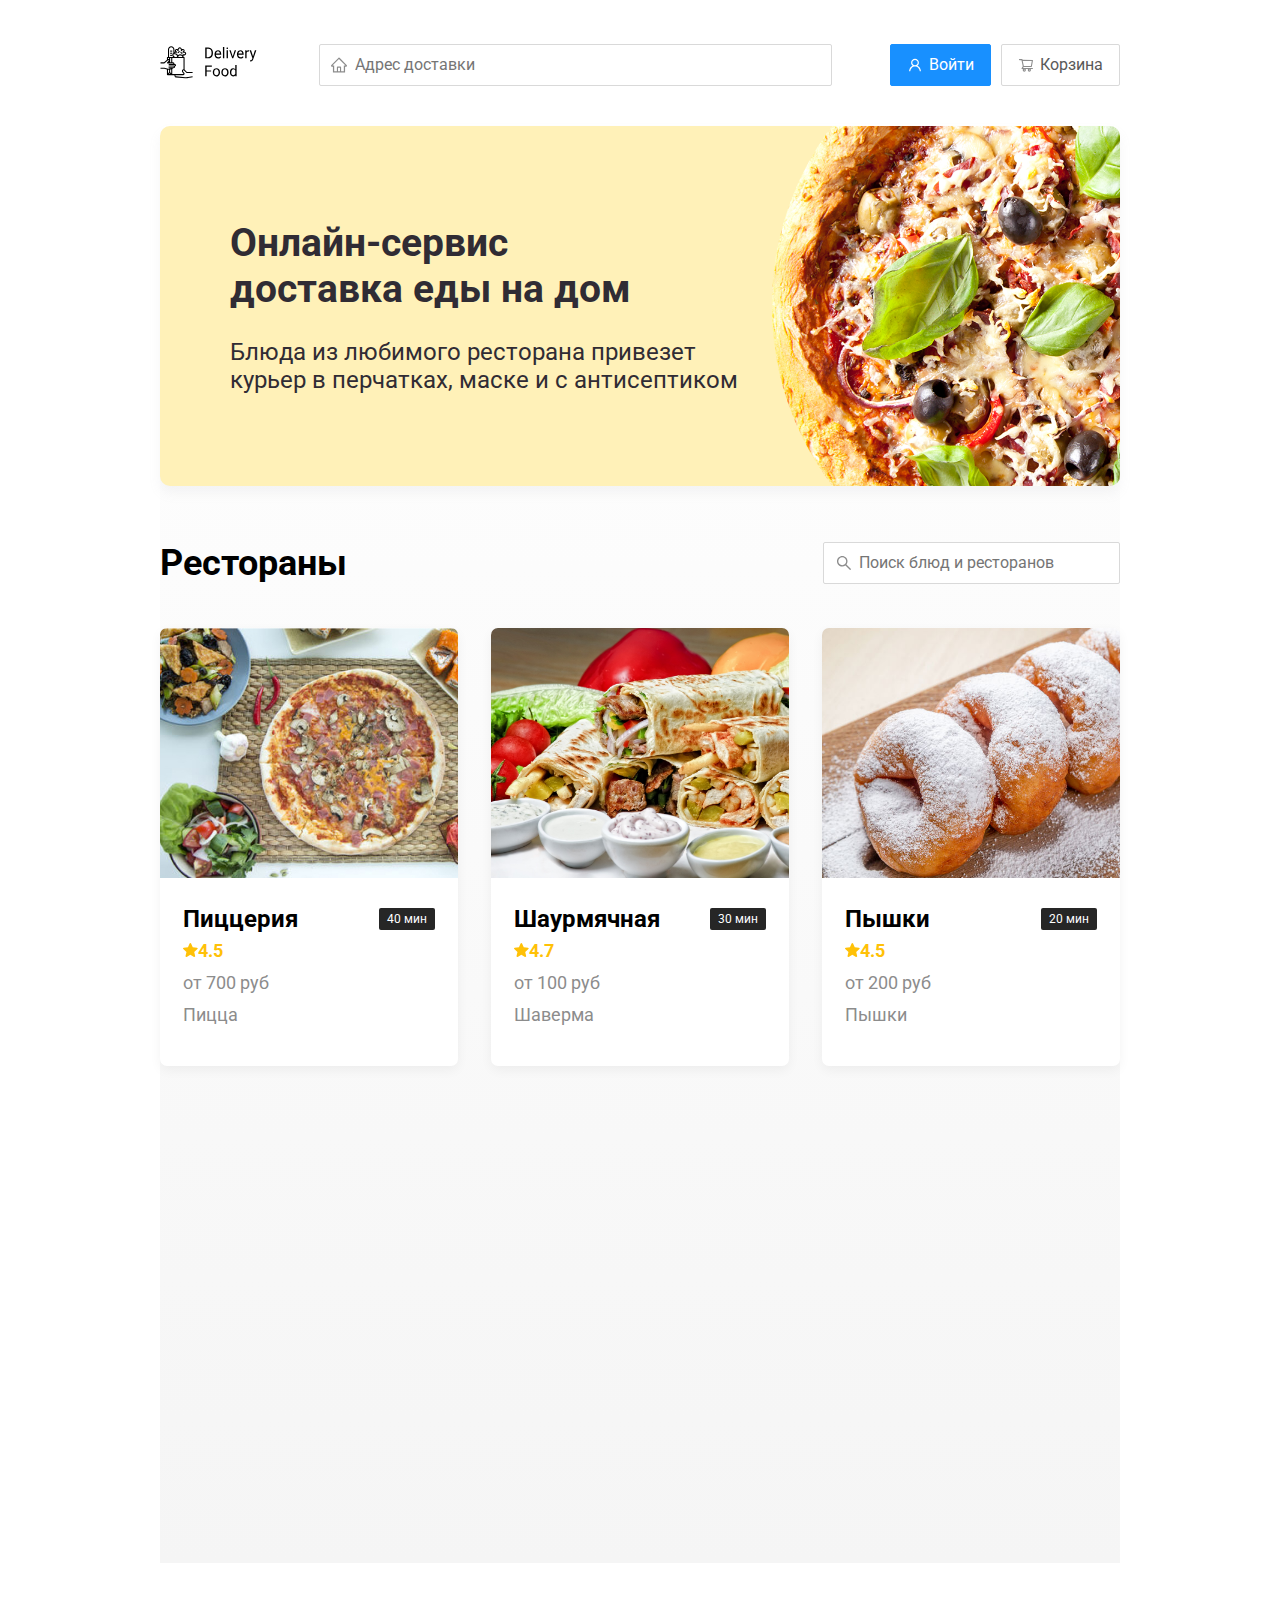
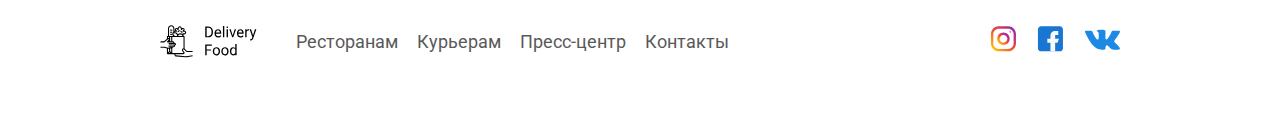
==== index.html @ 91761cc5 "create" ====
<!DOCTYPE html>
<html lang="ru">

<head>
  <meta charset="UTF-8">
  <meta name="viewport" content="width=device-width, initial-scale=1.0">
  <title>Delivery Food - доставка еды на дом</title>
  <link href="https://fonts.googleapis.com/css?family=Roboto:400,700&display=swap&subset=cyrillic" rel="stylesheet">
  <link rel="stylesheet" href="css/normalize.css">
  <link rel="stylesheet" href="css/animate.css">
  <link rel="stylesheet" href="css/style.css">
</head>

<body>
  <div class="container">
    <header class="header">
      <a href="https://miroshnikoff84.github.io/index.html" class="logo animated bounce">
        <img src="img/logo.svg" alt="logo">
      </a>
      <input type="text" class="input input-address" placeholder="Адрес доставки">
      <div class="buttons">
        <button class="button button-primery">
          <img src="img/user.svg" alt="user" class="button-icon">
          <span class="button-text">Войти</span></button>
        <button class="button">
          <img src="img/shopping-kart.svg" alt="shopping kart" class="button-icon">
          <span class="button-text" id="#cart-button">Корзина</span></button>
      </div>
    </header>
    <main class="main">
      <div class="container">
        <section class="promo">
      <h1 class="promo-title">Онлайн-сервис <br> доставка еды на дом</h1>
      <p class="promo-text">Блюда из любимого ресторана привезет курьер в перчатках, маске и с антисептиком</p>
    </section>

    <section class="restaurants">
      <div class="section-heading">
        <div class="section-title">Рестораны</div>
        <input type="text" class="input input-search" placeholder="Поиск блюд и ресторанов">
      </div>
      <div class="cards">
        <div class="card wow fadeInUp" data-wow-delay="0.2s">
          <img src="img/image.jpg" alt="image" class="card-image">
          <div class="card-text">
            <div class="card-heading">
              <h3 class="card-title">Пиццерия</h3>
              <span class="card-tag tag">40 мин</span>
            </div>
            <div class="card-info">
              <div class="rating"><img src="img/rating.svg" alt="rating" class="rating-star">4.5</div>
              <div class="price">от 700 руб</div>
              <div class="category">Пицца</div>
            </div>
          </div>
        </div>

        <div class="card wow fadeInUp" data-wow-delay="0.4s">
          <img src="img/shaurma.jpg" alt="image" class="card-image">
          <div class="card-text">
            <div class="card-heading">
              <h3 class="card-title">Шаурмячная</h3>
              <span class="card-tag tag">30 мин</span>
            </div>
            <div class="card-info">
              <div class="rating"><img src="img/rating.svg" alt="rating" class="rating-star">4.7</div> 
              
              <div class="price">от 100 руб</div>
              <div class="category">Шаверма</div>
            </div>
          </div>
        </div>

        <div class="card wow fadeInUp" data-wow-delay="0.6s">
          <img src="img/pyshki.jpeg" alt="image" class="card-image">
          <div class="card-text">
            <div class="card-heading">
              <h3 class="card-title">Пышки</h3>
              <span class="card-tag tag">20 мин</span>
            </div>
            <div class="card-info">
              <div class="rating"><img src="img/rating.svg" alt="rating" class="rating-star">4.5</div>
              <div class="price">от 200 руб</div>
              <div class="category">Пышки</div>
            </div>
          </div>
        </div>

        <div class="card wow fadeInUp" data-wow-delay="0.2s">
          <img src="img/donat.jpg" alt="image" class="card-image">
          <div class="card-text">
            <div class="card-heading">
              <h3 class="card-title">МакДонатс</h3>
              <span class="card-tag tag">50 мин</span>
            </div>
            <div class="card-info">
              <div class="rating"><img src="img/rating.svg" alt="rating" class="rating-star">4.2</div>
              <div class="price">от 860 руб</div>
              <div class="category">Донат</div>
            </div>
          </div>
        </div>

        <div class="card wow fadeInUp" data-wow-delay="0.4s">
          <img src="img/shashlyk.jpg" alt="image" class="card-image">
          <div class="card-text">
            <div class="card-heading">
              <h3 class="card-title">Генацвале</h3>
              <span class="card-tag tag">50 мин</span>
            </div>
            <div class="card-info">
              <div class="rating"><img src="img/rating.svg" alt="rating" class="rating-star">4.9</div>
              <div class="price">от 1000 руб</div>
              <div class="category">Шашлык</div>
            </div>
          </div>
        </div>

        <div class="card wow fadeInUp" data-wow-delay="0.6s">
          <img src="img/russian.jpg" alt="image" class="card-image">
          <div class="card-text">
            <div class="card-heading">
              <h3 class="card-title">Ели-Пили</h3>
              <span class="card-tag tag">50 мин</span>
            </div>
            <div class="card-info">
              <div class="rating"><img src="img/rating.svg" alt="rating" class="rating-star">4.5</div>
              <div class="price">от 899 руб</div>
              <div class="category">Русская кухня</div>
            </div>
          </div>
        </div>
      </div>

    </section>
      </div>
    </main>

    <footer class="footer">
      <div class="container">
        <div class="footer-block">
          <img src="img/logo.svg" alt="logo" class="logo footer-logo">
          <nav class="footer-nav">
            <a href="#" class="footer-link">Ресторанам</a>
            <a href="#" class="footer-link">Курьерам</a>
            <a href="#" class="footer-link">Пресс-центр</a>
            <a href="#" class="footer-link">Контакты</a>
          </nav>
          <div class="social-links">
            <a href="" class="social-link"><img src="img/insta.svg" alt="instagram"></a>
            <a href="" class="social-link"><img src="img/fb.svg" alt="facebook"></a>
            <a href="" class="social-link"><img src="img/vk.svg" alt="vk"></a>
          </div>
        </div>
      </div>
    </footer>

  </div>
  <div class="modal">
    <div class="modal-dialog">
      <div class="modal-header">
        <h3 class="modal-title">Корзина</h3>
        <button class="close">&times;</button>
      </div>
      <div class="modal-body">
        <div class="food-row">
          <span class="food-name">Маргарита</span>
          <strong class="food-price">250₽</strong>
          <div class="food-counter">
            <button class="counter-button">-</button>
            <input class="counter" placeholder="0" value="" disabled></input>
            <button class="counter-button">+</button>
            <input type="text" class="quantity" placeholder="0" disabled>
            <span class="currency">₽</span>
          </div>
        </div>
        <div class="food-row">
          <span class="food-name">Маргарита</span>
          <strong class="food-price">250₽</strong>
          <div class="food-counter">
            <button class="counter-button">-</button>
            <input class="counter" placeholder="0" value="" disabled></input>
            <button class="counter-button">+</button>
            <input type="text" class="quantity" placeholder="0" disabled>
            <span class="currency">₽</span>
          </div>
        </div>
        <div class="food-row">
          <span class="food-name">Маргарита</span>
          <strong class="food-price">250₽</strong>
          <div class="food-counter">
            <button class="counter-button">-</button>
            <input class="counter" placeholder="0" value="" disabled></input>
            <button class="counter-button">+</button>
            <input type="text" class="quantity" placeholder="0" disabled>
            <span class="currency">₽</span>
          </div>
        </div>
        <div class="food-row">
          <span class="food-name">Маргарита</span>
          <strong class="food-price">250₽</strong>
          <div class="food-counter">
            <button class="counter-button">-</button>
            <input class="counter" placeholder="0" value="" disabled></input>
            <button class="counter-button">+</button>
            <input type="text" class="quantity" placeholder="0" disabled>
            <span class="currency">₽</span>
          </div>
        </div>
      </div>
      <div class="modal-footer">
        <div class="total-row">
          <div class="total-item">
            <div class="text-currency">Итого:</div>
            <input class="total-price" placeholder="0" value="" disabled></input>
          <span class="total-currency">₽</span>
          </div>
        </div>
      <div class="footer-buttons">
        <button class="button button-primery">Оформить заказ</button>
        <button class="button">Отмена</button>
      </div>
      </div>
    </div>
  </div>
  <!-- modal -->
  <script src="js/main.js"></script>
  <script src="js/wow.min.js"></script>
</body>

</html>
---- css/style.css ----
* {
  box-sizing: border-box;
}

a {
  text-decoration: none;
}

body {
  padding-top: 44px;
  font-family: "Roboto", sans-serif;
}

.container {
  max-width: 1200px;
  margin: auto;
}

.header {
  margin-bottom: 40px;
  display: flex;
  align-items: center;
  justify-content: space-between;
}

.input {
  background: #FFFFFF;
  border: 1px solid #D9D9D9;
  border-radius: 2px;
  font-size: 16px;
  line-height: 24px;
  padding: 8px;
  padding-left: 35px;
  background-repeat: no-repeat;
  background-position: left 11px center;
}

.input-address {
  flex: 0.8;
  background-image: url(../img/home.svg);
}

.input-search {
  width: 370px;
  background-image: url(../img/search.svg);
  margin-left: auto;
}

.buttons {
  display: flex;
  align-items: middle;
}

.button {
  display: flex;
  padding: 8px 16px;
  background: #ffffff;
  align-items: center;
  border: 1px solid #d9d9d9;
  box-sizing: border-box;
  box-shadow: 0px 0px 2px rgba(0, 0, 0, 0.0015);
  border-radius: 2px;
  color: #595959;
  font-size: 16px;
  line-height: 24px;
}

.button-primery {
  background: #1890ff;
  border: 1px solid #1890ff;
  color: #ffffff;
  margin-right: 10px;

}

.button-icon {
  margin-right: 6px;
}

.promo {
  box-shadow: 0px 7px 12px rgba(158, 158, 163, 0.1);
  background: #FFF1B8 url(../img/promo-image.png) no-repeat top -25px right -345px;
  border-radius: 10px;
  padding: 68px 70px;
  margin-bottom: 56px;
}

.promo-title {
  font-style: normal;
  font-weight: bold;
  font-size: 39px;
  line-height: 46px;
  color: #302C34;
}

.promo-text {
  font-style: normal;
  font-weight: normal;
  font-size: 24px;
  line-height: 28px;
  color: #302C34;
  max-width: 538px;
}

.main {
  background: linear-gradient(180deg, rgba(245, 245, 245, 0) 1.04%, #F5F5F5 100%);
}

.section-heading {
  display: flex;
  align-items: center;
  margin-bottom: 44px;
}

.section-title {
  font-style: normal;
  font-weight: bold;
  font-size: 36px;
  line-height: 42px;
  color: #000000;
  margin: 0;
  margin-right: 30px;
}

.category,
.price {
  font-size: 14px;
}

.ingredients {
  color: #8c8c8c;
  font-size: 18px;
  line-height: 21px;
  height: 95px;
}

.category {
  white-space: nowrap;
  overflow: hidden;
  text-overflow: ellipsis;
}

.cards {
  display: flex;
  align-items: flex-start;
  justify-content: space-between;
  flex-wrap: wrap;
}

.card {
  background: #FFFFFF;
  box-shadow: 0px 4px 12px rgba(0, 0, 0, 0.05);
  border-radius: 7px;
  overflow: hidden;
  margin-bottom: 30px;
  flex-basis: 31%;
  cursor: pointer;
}

.button-card-text {
  margin-right: 10px;

}

.card-image {
  width: 384px;
  height: 250px;
  object-fit: cover;
}

.card-text {
  padding: 20px 23px 35px 23px;

}

.card-heading {
  display: flex;
  align-items: center;
  justify-content: space-between;
}

.card-title {
  font-style: normal;
  font-weight: bold;
  font-size: 24px;
  line-height: 32px;
  color: #000000;
  margin: 0;
}

.card-tag {
  font-style: normal;
  font-weight: normal;
  font-size: 12px;
  line-height: 20px;
  color: #FFFFFF;
  background: #262626;
  border-radius: 2px;
  padding: 1px 8px;
}

.card-info {
  display: flex;
  align-items: center;
}

.card-info-rest {
  display: flex;
  align-items: start;
  flex-direction: row;
}

.card-price-bold {
  font-style: normal;
  font-weight: bold;
  font-size: 20px;
  line-height: 32px;
  margin-left: 20px;
  color: #000000;

}

.rating, .rating-rest {
  margin-right: 26px;
  color: #FFC107;
  font-style: normal;
  font-weight: bold;
  font-size: 18px;
  line-height: 32px;

}

.card-buttons {
  display: flex;
  justify-content: left;
  align-items: center;
}

.price,
.category {
  font-style: normal;
  font-weight: normal;
  font-size: 18px;
  line-height: 32px;
  color: #8C8C8C;
}

.price {
  margin-right: 10px;
}

.price:after {
  content: '';
  width: 5px;
  height: 5px;
  background-color: #fff;
  display: inline-block;
  vertical-align: middle;
  border-radius: 50%;
  background: #8C8C8C;
  margin-left: 10px;
}

.footer {
  padding: 60px 0;
}

.footer-block {
  display: flex;
  align-items: center;
  justify-content: space-between;
}

.footer-nav {
  margin-left: 35px;
  margin-right: auto;
}

.footer-link {
  display: inline-block;
  color: #595959;
  font-style: normal;
  font-weight: normal;
  font-size: 18px;
  line-height: 21px;
  text-decoration: none;
}

.footer-link:not(:last-child) {
  margin-right: 15px;
}

.social-links {
  display: flex;
  align-items: center;
}

.social-link:not(:last-child) {
  margin-right: 21px;
}

/*==== MODAL ====*/

.modal {
  position: fixed;
  display: none;
  left: 0;
  top: 0;
  width: 100%;
  height: 100%;
  background: rgba(0, 0, 0, 0.4);

}

.is-open {
  display: flex;
}

.modal-dialog {
  max-width: 780px;
  width: 95%;
  background: #fff;
  border-radius: 5px;
  margin: auto;
  padding: 40px 45px;
}

.modal-header {
  display: flex;
  align-items: center;
  justify-content: space-between;
  margin-bottom: 45px;
}

.modal-title {
  margin: 0;
  font-weight: bold;
  font-size: 36px;
  line-height: 42px;
}

.close {
  font-size: 36px;
  border: none;
  background-color: transparent;
}

.modal-body {
  margin-bottom: 20px;
}

.food-row {
  display: flex;
  align-items: flex-start;
  justify-content: space-between;
  padding-bottom: 8px;
  border-bottom: 1px solid #d9d9d9;
  margin-bottom: 15px;
}

.food-price {
  margin-left: auto;
  margin-right: 70px;
  font-weight: bold;
  font-size: 16px;
  line-height: 32px;
}

.food-name {
  font-weight: normal;
  font-size: 18px;
  line-height: 32px;
}

.food-counter {
  display: flex;
  align-items: center;
}

.counter-button {
  display: flex;
  align-items: center;
  justify-content: center;
  width: 39px;
  height: 32px;
  background: #fff;
  border: 1px solid #40a9ff;
  box-sizing: border-box;
  border-radius: 2px;
  font-weight: normal;
  font-size: 14px;
  line-height: 22px;
  color: #40a9ff;
}

.counter {
  background: transparent;
  border: none;
  width: 10px;
  margin-left: 10px;
  margin-right: 10px;
}

.quantity::placeholder {
  text-align: right;
}

.currency {
  margin-left: 5px;
}

.quantity {
  background: transparent;
  margin-left: 40px;
  width: 60px;
  border: none;
  color: #000;
}

.modal-footer {
  display: flex;
  flex-direction: column;
  align-items: flex-end;
  justify-content: space-between;
}

.footer-buttons {
  display: flex;
  align-items: center;
}

.total-row {
  display: flex;
  justify-content: flex-end;
  width: 100%;
  padding-bottom: 8px;
  border-bottom: 1px solid #d9d9d9;
  margin-bottom: 15px;
}

.total-item {
  display: flex;
  flex-direction: row;
}

.total-price {
  background: transparent;
  border: none;
  color: rgb(0, 0, 0);
  width: 103px;
  font-size: 26px;
  line-height: 23px;
}

.total-currency {
  font-size: 26px;
  font-weight: bold;
  margin-left: 5px;
}

.total-item {
  align-items: center;
}

.total-price::placeholder {
  text-align: right;
}

.text-currency {
  font-size: 26px;
  font-weight: bold;
}
@media (max-width: 1366px) {
  .container {
    width: 960px;
  }

  .promo {
    background-size: 600px;
    background-position: center right -250px;
  }

  .card-info {
    display: flex;
    align-items: start;
    flex-direction: column;
  }

  .price:after {
    display: none;
  }

  .ingredients {
    height: 140px;
  }

  .input-search {
    width: 297px;
  }

}

@media (max-width: 992px) {
  .container {
    width: 750px;
  }

  .promo {
    padding: 50px;
    background-size: 500px;
    background-position: right -200px top 10px;
  }

  .input-search {
    width: 366px;
  }

  .promo-text {
    font-size: 18px;
    max-width: 400px;
  }

  .card {
    flex-basis: 49%;
  }
}

@media (max-width: 768px) {
  .container {
    max-width: 560px;
  }

  .header {
    flex-wrap: wrap;
  }

  .input-address {
    margin-top: 15px;
    order: 5;
    flex: 1;
  }

  .input-search {
    width: 100%;
    margin: auto;
    margin-top: 20px;
  }

  .buttons {
    margin-left: 50px;
  }

  .card-title {
    font-size: 18px;
  }

  .card-info-rest {
    justify-content: space-between;
  }

  .section-heading {
    flex-direction: column;
  }

  .rating {
    flex-basis: 100%;
  }

  .rating-rest {
    flex-basis: auto;
  }

  .promo-title {
    font-size: 24px;
    line-height: 1.4;
  }

  .promo-text {
    margin-top: 0;
  }

  .promo {
    background-size: 400px;
    background-position: bottom 50px right -200px;
    margin-bottom: 30px;
  }
}

@media (max-width: 578px) {
  .container {
    width: 90%;
  }

  .input-address {
    margin-top: 15px;
    order: 5;
    flex: 1;
  }

  .promo {
    background-size: 300px;
    background-position: bottom 210px right -100px;
  }

  .promo-title {
    margin-bottom: 10px;
  }

  .section-title {
    font-size: 36px;
  }

  .card {
    flex-basis: 100%;
  }

  .card-image {
    width: 100%;
  }

  .card-info {
    display: flex;
    align-items: left;
  }

  .footer-block {
    display: flex;
    align-items: center;
    flex-direction: column;
  }

  .footer-logo {
    order: 1;
  }

  .footer-link:not(:last-child) {
    margin: 0;
  }

  .footer-link {
    font-size: 16px;
  }

  .footer-nav {
    display: flex;
    flex-wrap: wrap;
    justify-content: space-between;
    width: 100%;
    margin: 0 auto;
  }

  .modal-footer {
    flex-direction: column;
  }

  .modal-pricetag {
    margin-bottom: 20px;
  }

  .modal-dialog {
    padding: 40px 15px;
  }

  .modal-title {
    font-size: 28px;
  }

  .food-name {
    font-size: 15px;
    margin-right: 10px;
  }

  .food-price {
    font-size: 18px;
    margin-right: 35px;
  }

  .social-links {
    margin-top: 15px;
    margin-bottom: 10px;
  }

  .quantity {
    margin-left: 0;
  }

}

@media (max-width: 480px) {
  .promo {
    background-image: none;
    padding: 20px;
  }

  .promo-title {
    font-size: 18px;
  }

  .buttons {
    display: flex;
    justify-content: space-between;
    margin-top: 10px;
    width: 100%;
    margin-left: 0;
  }

  .food-price {
    font-size: 16px;
    margin-right: 25px;
  }

  .quantity, .currency {
    display: none;
  }

  .section-heading {
    display: flex;
    flex-direction: column;
  }

  .section-title {
    font-size: 28px;
  }

  .input-search {
    width: 100%;
  }

  .footer {
    padding: 17px 0;
  }

  .footer-nav {
    display: flex;
    flex-wrap: wrap;
    justify-content: space-between;
    width: 250px;
    margin: 0 auto;
  }

}

@media (max-width: 320px) {
  .total-row {
    justify-content: space-between;
  }
}
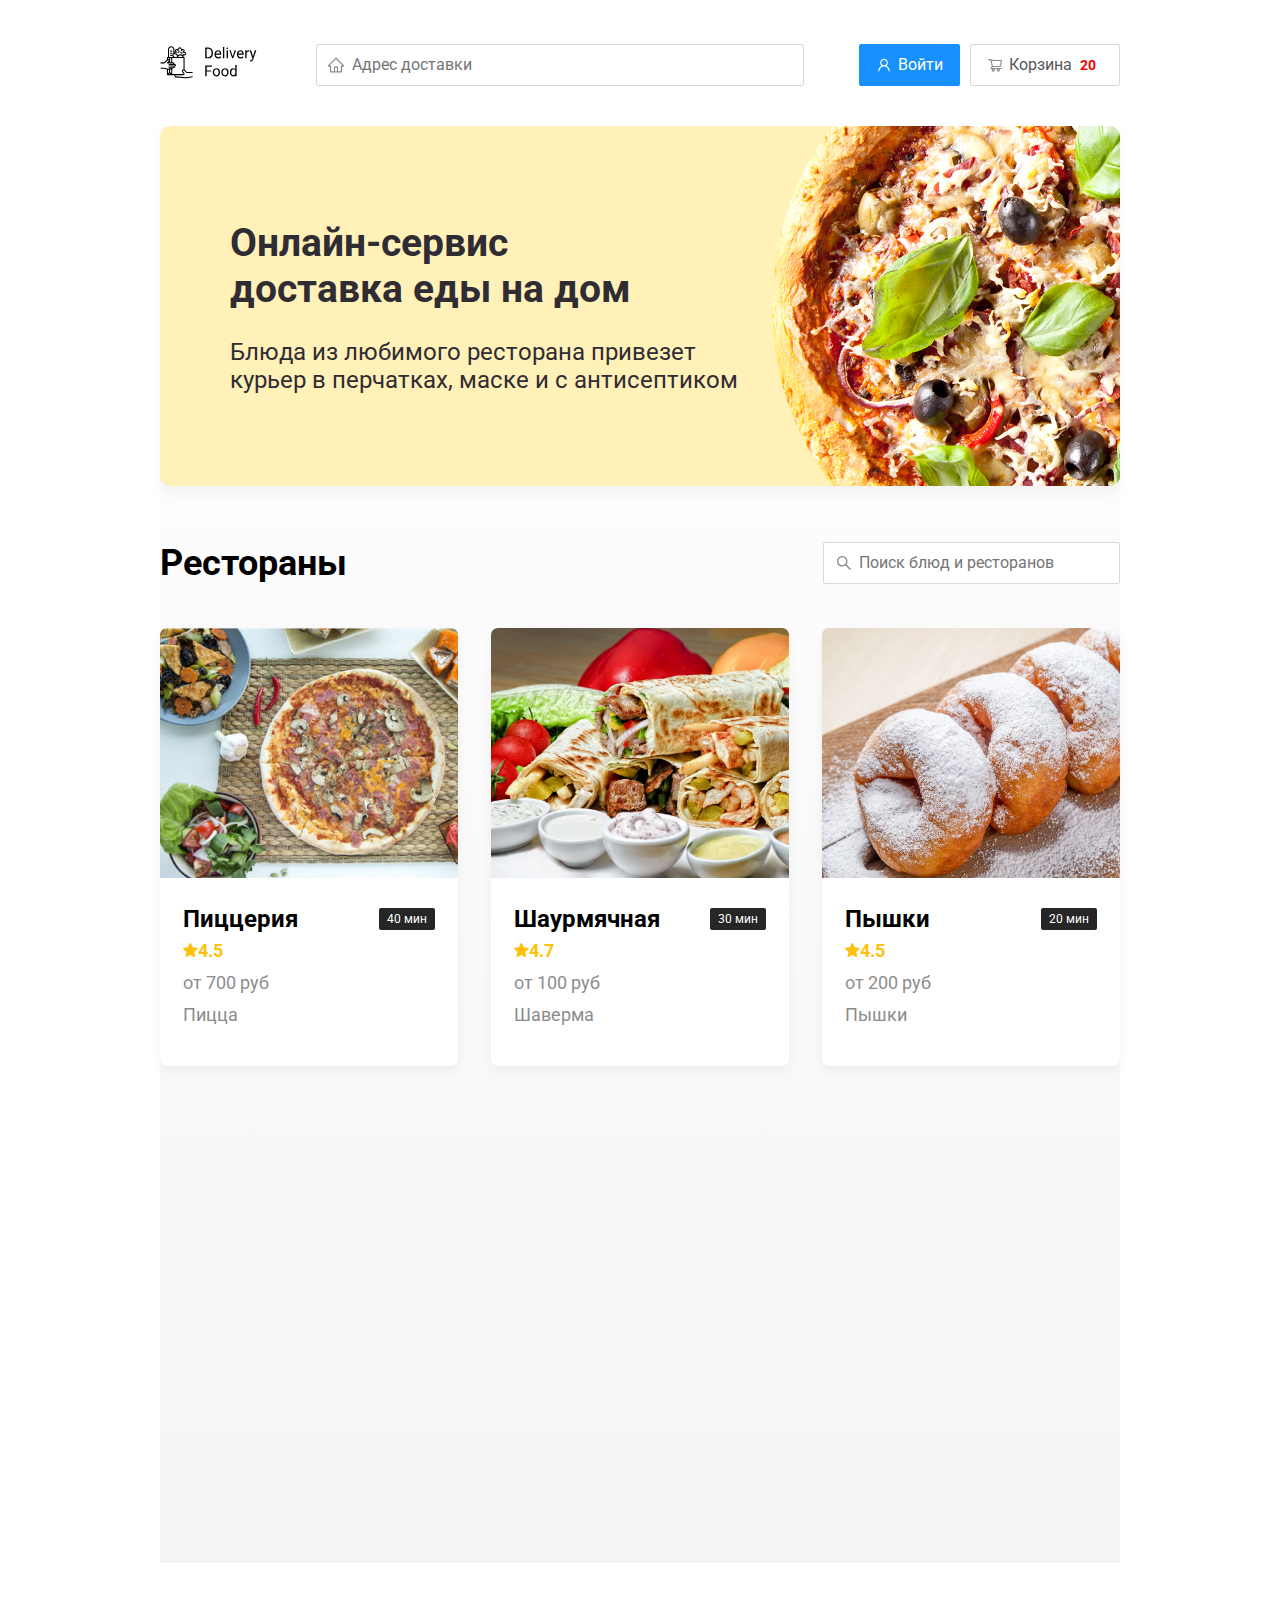
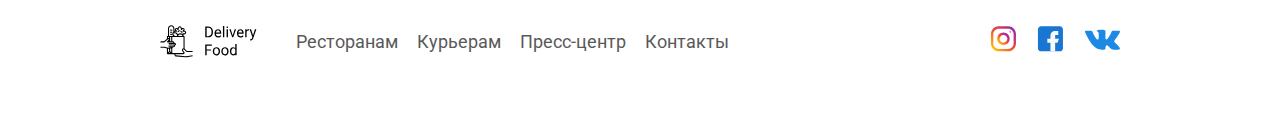
==== commit ed3259ee: "create" ====
--- a/index.html
+++ b/index.html
@@ -24,7 +24,7 @@
           <span class="button-text">Войти</span></button>
         <button class="button">
           <img src="img/shopping-kart.svg" alt="shopping kart" class="button-icon">
-          <span class="button-text" id="#cart-button">Корзина</span></button>
+          <span class="button-text" id="#cart-button">Корзина</span><input class="cart-count" placeholder="0" value="20" disabled></input></button>
       </div>
     </header>
     <main class="main">
--- a/css/style.css
+++ b/css/style.css
@@ -75,6 +75,18 @@
 
 .button-icon {
   margin-right: 6px;
+}
+
+.cart-count {
+  background:transparent;
+  text-align: center;
+  border: none;
+  color: rgb(245, 2, 2);
+  border-radius: 50%;
+  font-size: 14px;
+  font-weight: bold;
+  margin-left: 1px;
+  width: 30px;
 }
 
 .promo {
@@ -639,6 +651,7 @@
 
   .footer-link {
     font-size: 16px;
+    padding: 5px;
   }
 
   .footer-nav {
@@ -686,6 +699,32 @@
 
 }
 
+@media (max-width: 520px) {
+  .footer-link {
+    text-align: center;
+    width: 80%;
+    margin: 0 auto;
+    border-radius: 4px;
+    background-color: #1890FF;
+    color: #fff;
+  }
+
+  .footer-link:not(:last-child) {
+    margin: 0 auto;
+    margin-bottom: 5px;
+  }
+
+  .footer-nav {
+    margin: 0 auto;
+    width: 250px;
+  }
+
+  .footer {
+    padding: 17px 0;
+  }
+
+}
+
 @media (max-width: 480px) {
   .promo {
     background-image: none;
@@ -726,10 +765,6 @@
     width: 100%;
   }
 
-  .footer {
-    padding: 17px 0;
-  }
-
   .footer-nav {
     display: flex;
     flex-wrap: wrap;
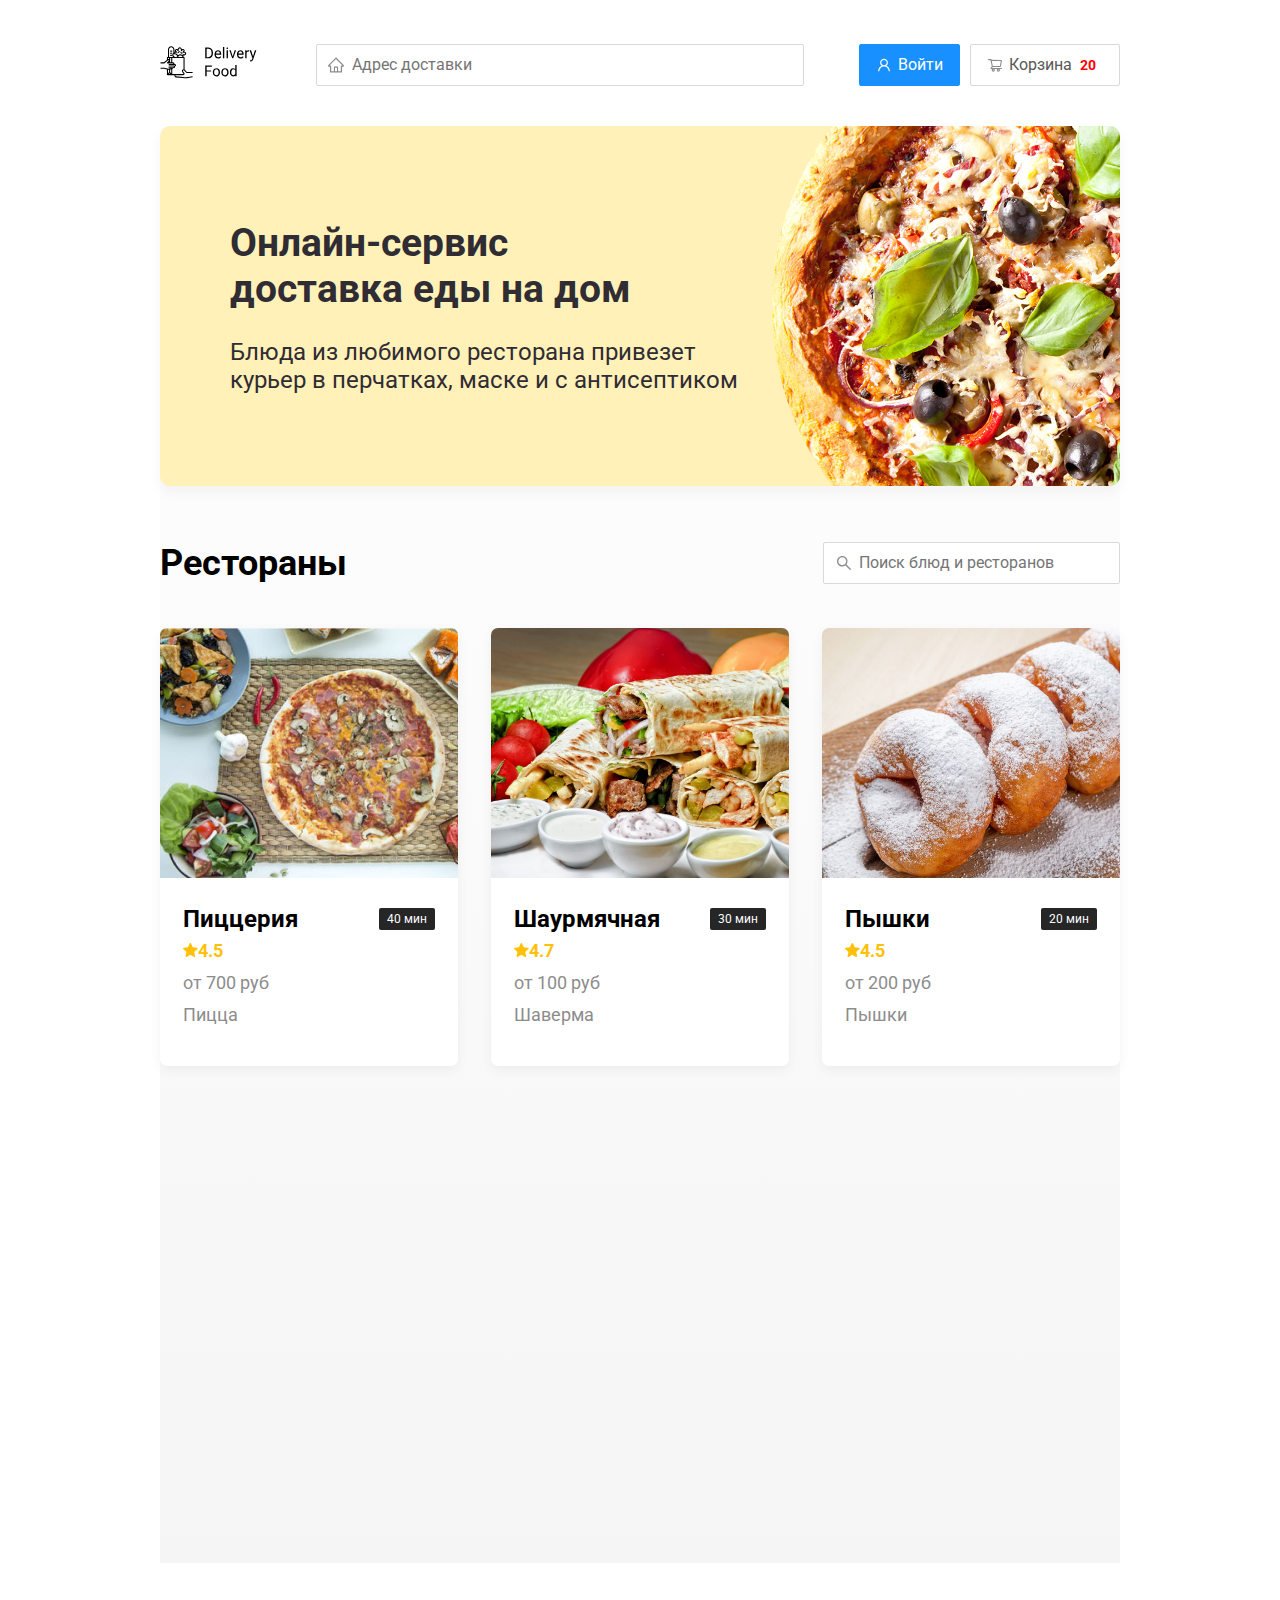
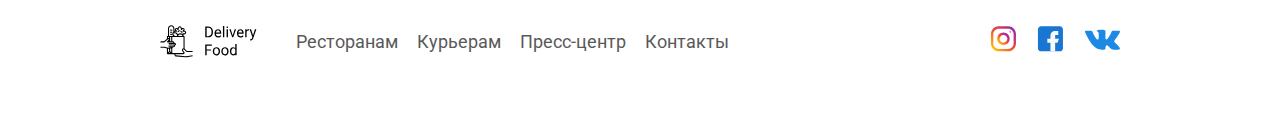
==== commit deb5e4e5: "add favicon" ====
--- a/index.html
+++ b/index.html
@@ -5,6 +5,7 @@
   <meta charset="UTF-8">
   <meta name="viewport" content="width=device-width, initial-scale=1.0">
   <title>Delivery Food - доставка еды на дом</title>
+  <link rel="icon" sizes="16x16" href="img\favicon.png">
   <link href="https://fonts.googleapis.com/css?family=Roboto:400,700&display=swap&subset=cyrillic" rel="stylesheet">
   <link rel="stylesheet" href="css/normalize.css">
   <link rel="stylesheet" href="css/animate.css">
@@ -22,9 +23,9 @@
         <button class="button button-primery">
           <img src="img/user.svg" alt="user" class="button-icon">
           <span class="button-text">Войти</span></button>
-        <button class="button">
+        <button class="button" id="#cart-button">
           <img src="img/shopping-kart.svg" alt="shopping kart" class="button-icon">
-          <span class="button-text" id="#cart-button">Корзина</span><input class="cart-count" placeholder="0" value="20" disabled></input></button>
+          <span class="button-text">Корзина</span><input class="cart-count" placeholder="0" value="20" disabled></input></button>
       </div>
     </header>
     <main class="main">
--- a/css/style.css
+++ b/css/style.css
@@ -63,6 +63,7 @@
   color: #595959;
   font-size: 16px;
   line-height: 24px;
+  cursor: pointer;
 }
 
 .button-primery {
@@ -81,12 +82,13 @@
   background:transparent;
   text-align: center;
   border: none;
-  color: rgb(245, 2, 2);
+  color: rgb(255, 0, 0);
   border-radius: 50%;
   font-size: 14px;
   font-weight: bold;
   margin-left: 1px;
   width: 30px;
+  cursor: pointer;
 }
 
 .promo {
@@ -517,6 +519,10 @@
     width: 750px;
   }
 
+  .button, .cart-count {
+    cursor: unset;
+  }
+
   .promo {
     padding: 50px;
     background-size: 500px;
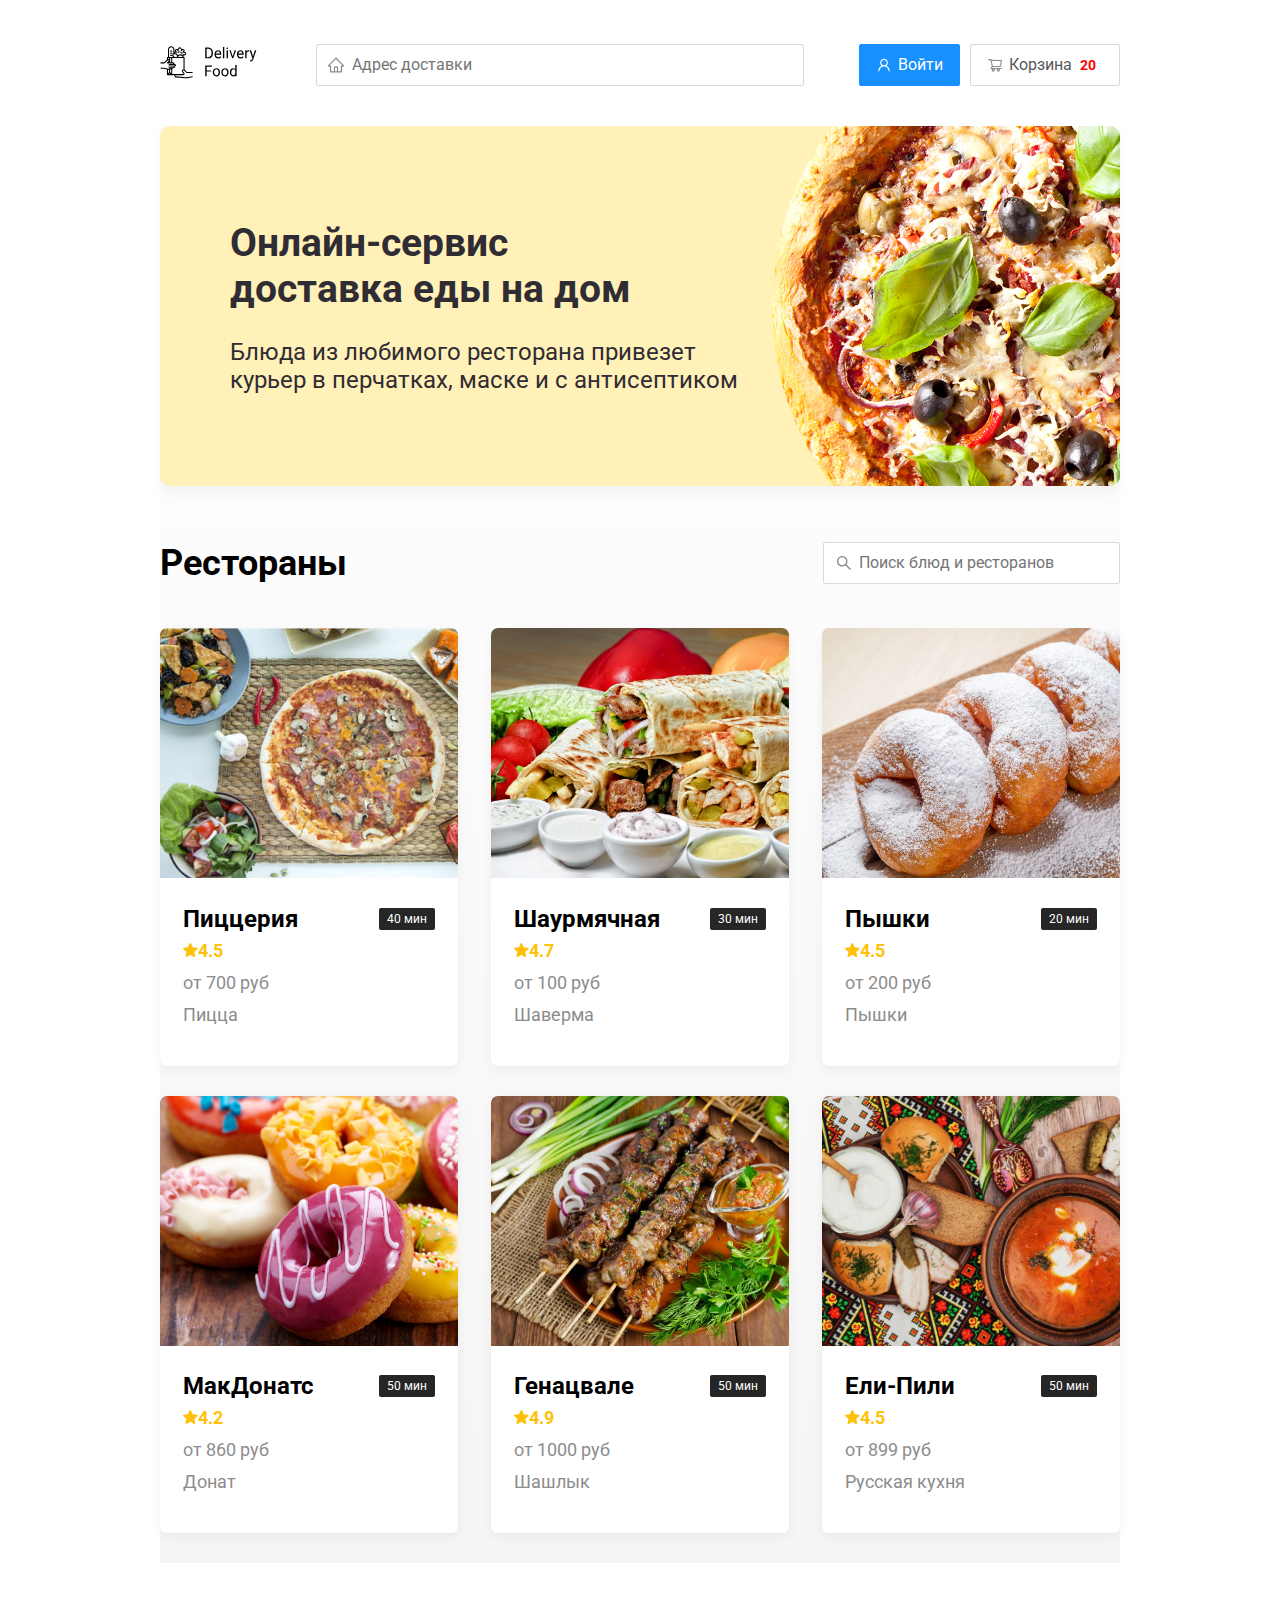
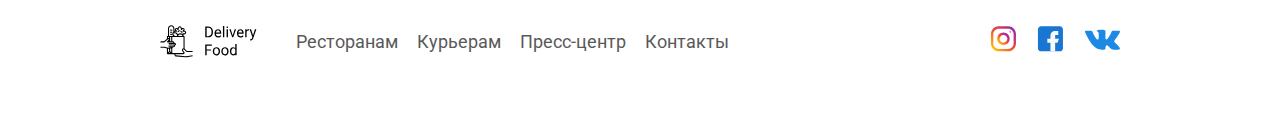
==== commit 742ba562: "add functions for close and open window" ====
--- a/index.html
+++ b/index.html
@@ -160,7 +160,9 @@
   <div class="modal">
     <div class="modal-dialog">
       <div class="modal-header">
-        <h3 class="modal-title">Корзина</h3>
+        <h3 class="modal-title modal-title-cart">Корзина</h3>
+        <h3 class="modal-title modal-title-delivery">Оформление заказа</h3>
+
         <button class="close">&times;</button>
       </div>
       <div class="modal-body">
@@ -208,6 +210,22 @@
             <span class="currency">₽</span>
           </div>
         </div>
+      </div>
+      <div class="modal-delivery-body">
+        <input type="text" class="input input-address input-address-order" placeholder="Адрес доставки">
+        <input type="tel" class="input input-phone input-phone-order" placeholder="Введите номер телефона">
+        <input type="text" class="input input-comment input-comment-order" placeholder="Комметарий к заказу">
+
+<div class="payment-wrap">
+  <select class="payment">
+    <option value="">Способ оплаты</option>
+    <option value="1">Наличными курьеру</option>
+    <option value="2">Картой курьеру</option>
+    <option value="3">Картой онлайн</option>
+  </select>
+<input type="text" class="input input-promocode" placeholder="Введите промокод" value="">
+
+</div>
       </div>
       <div class="modal-footer">
         <div class="total-row">
@@ -218,10 +236,14 @@
           </div>
         </div>
       <div class="footer-buttons">
-        <button class="button button-primery">Оформить заказ</button>
-        <button class="button">Отмена</button>
-      </div>
-      </div>
+        <button class="button button-primery button-order">Оформить заказ</button>
+        <button class="button button-primery button-confirm">Подтвердить</button>
+
+        <button class="button button-cancel">Отмена</button>
+        <button class="button button-back">Назад</button>
+      </div>
+      <input class="input input-order-sent" value="Спасибо! Ваш заказ отправлен" disabled></input>
+    </div>
     </div>
   </div>
   <!-- modal -->
--- a/css/style.css
+++ b/css/style.css
@@ -44,6 +44,20 @@
   width: 370px;
   background-image: url(../img/search.svg);
   margin-left: auto;
+}
+
+.input-phone {
+  background-image: url(../img/smartphone.svg);
+  background-size: 18px; 
+  margin-top: 15px;
+  width: 100%;
+}
+
+.input-comment {
+  background-image: url(../img/comment.svg);
+  background-size: 18px; 
+  margin-top: 15px;
+  width: 100%;
 }
 
 .buttons {
@@ -339,6 +353,16 @@
   padding: 40px 45px;
 }
 
+.body-delivery {
+  display: none;
+  max-width: 780px;
+  width: 95%;
+  background: #fff;
+  border-radius: 5px;
+  margin: auto;
+  padding: 40px 45px;
+}
+
 .modal-header {
   display: flex;
   align-items: center;
@@ -353,6 +377,14 @@
   line-height: 42px;
 }
 
+.modal-title-cart {
+  display: block;
+}
+
+.modal-title-delivery {
+  display: none;
+}
+
 .close {
   font-size: 36px;
   border: none;
@@ -360,8 +392,16 @@
 }
 
 .modal-body {
+  display: block;
   margin-bottom: 20px;
 }
+
+.modal-delivery-body {
+  display: none;
+  flex-direction: column;
+  margin-bottom: 20px; 
+}
+
 
 .food-row {
   display: flex;
@@ -431,6 +471,43 @@
   color: #000;
 }
 
+.input-address-order {
+  width: 100%;
+}
+
+.payment-wrap {
+  display: flex;
+  justify-content: space-between;
+  align-items: center;
+  margin-top: 20px;
+
+}
+
+.payment {
+  /* height: 40px; */
+  background: #FFFFFF;
+  border: 1px solid #D9D9D9;
+  border-radius: 2px;
+  font-size: 16px;
+  line-height: 24px;
+  padding: 8px;
+}
+
+.input-promocode {
+  padding: 8px;
+  height: 40px;
+}
+
+.input-order-sent {
+  display: none;
+  border: none;
+  text-align: center;
+  color: rgb(0, 116, 10);
+  font-size: 24px;
+  padding: 8px 8px;
+  width: 100%;
+}
+
 .modal-footer {
   display: flex;
   flex-direction: column;
@@ -441,6 +518,18 @@
 .footer-buttons {
   display: flex;
   align-items: center;
+}
+
+.button-order {
+  display: block;
+}
+
+.button-confirm {
+  display: none;
+}
+
+.button-back {
+  display: none;
 }
 
 .total-row {
@@ -778,7 +867,20 @@
     width: 250px;
     margin: 0 auto;
   }
-
+  /* MODAL */
+  .payment-wrap {
+    width: 100%;
+    flex-direction: column;
+    align-items: flex-end;
+    margin: 0;
+  }
+  .payment {
+    margin-top: 15px;
+    margin-bottom: 15px;
+  }
+  .input-promocode {
+    width: 194px;
+  }
 }
 
 @media (max-width: 320px) {
@@ -787,4 +889,62 @@
   }
 }
 
-
+/* adapt on height */
+
+@media (max-height: 812px) {
+  .modal-dialog {
+    padding: 10px 25px;
+  }
+  .modal-header {
+    margin-bottom: 14px;
+  }
+  .modal-title {
+    font-size: 20px;
+  }
+  .input-order-sent {
+    font-size: 16px;
+  }
+}
+
+@media (max-height: 414px) {
+  .modal-header {
+    margin-bottom: 0;
+  }
+  .input {
+    margin-top: 10px;
+    padding: 5px 5px 5px 35px;
+    /* border-bottom: 2px solid #60c4fd; */
+  }
+  .payment-wrap {
+    margin-top: 2px;
+  }
+}
+
+@media (max-height: 375px) {
+  .modal-header {
+    margin-bottom: 0;
+  }
+  .input {
+    margin-top: 2px;
+    padding: 5px 5px 5px 35px;
+    /* border-bottom: 2px solid #60c4fd; */
+  }
+  .payment-wrap {
+    margin-top: 2px;
+  }
+  .modal-delivery-body{
+    margin-bottom: 2px;
+  }
+  .text-currency {
+    font-size: 22px;
+  }
+  .total-price {
+    font-size: 22px;
+  }
+  .total-currency {
+    font-size: 22px;
+  }
+
+}
+
+
